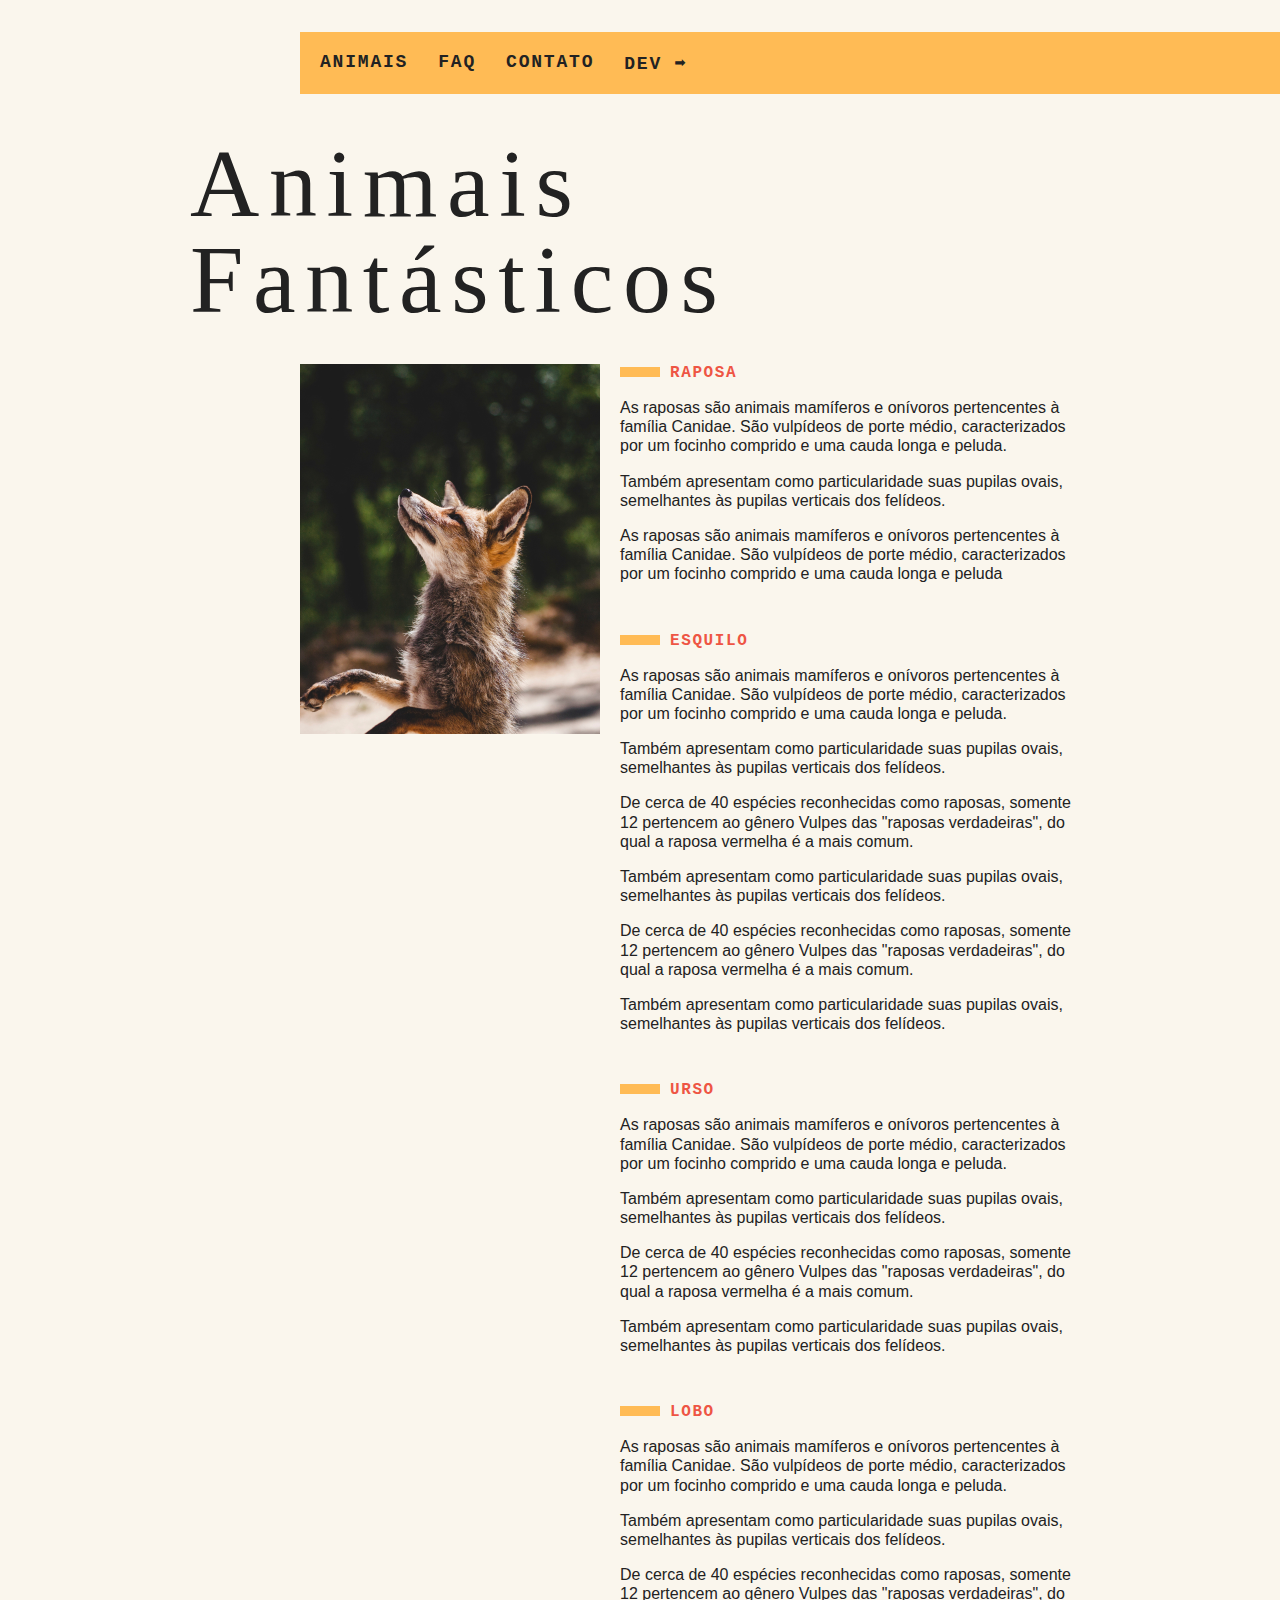
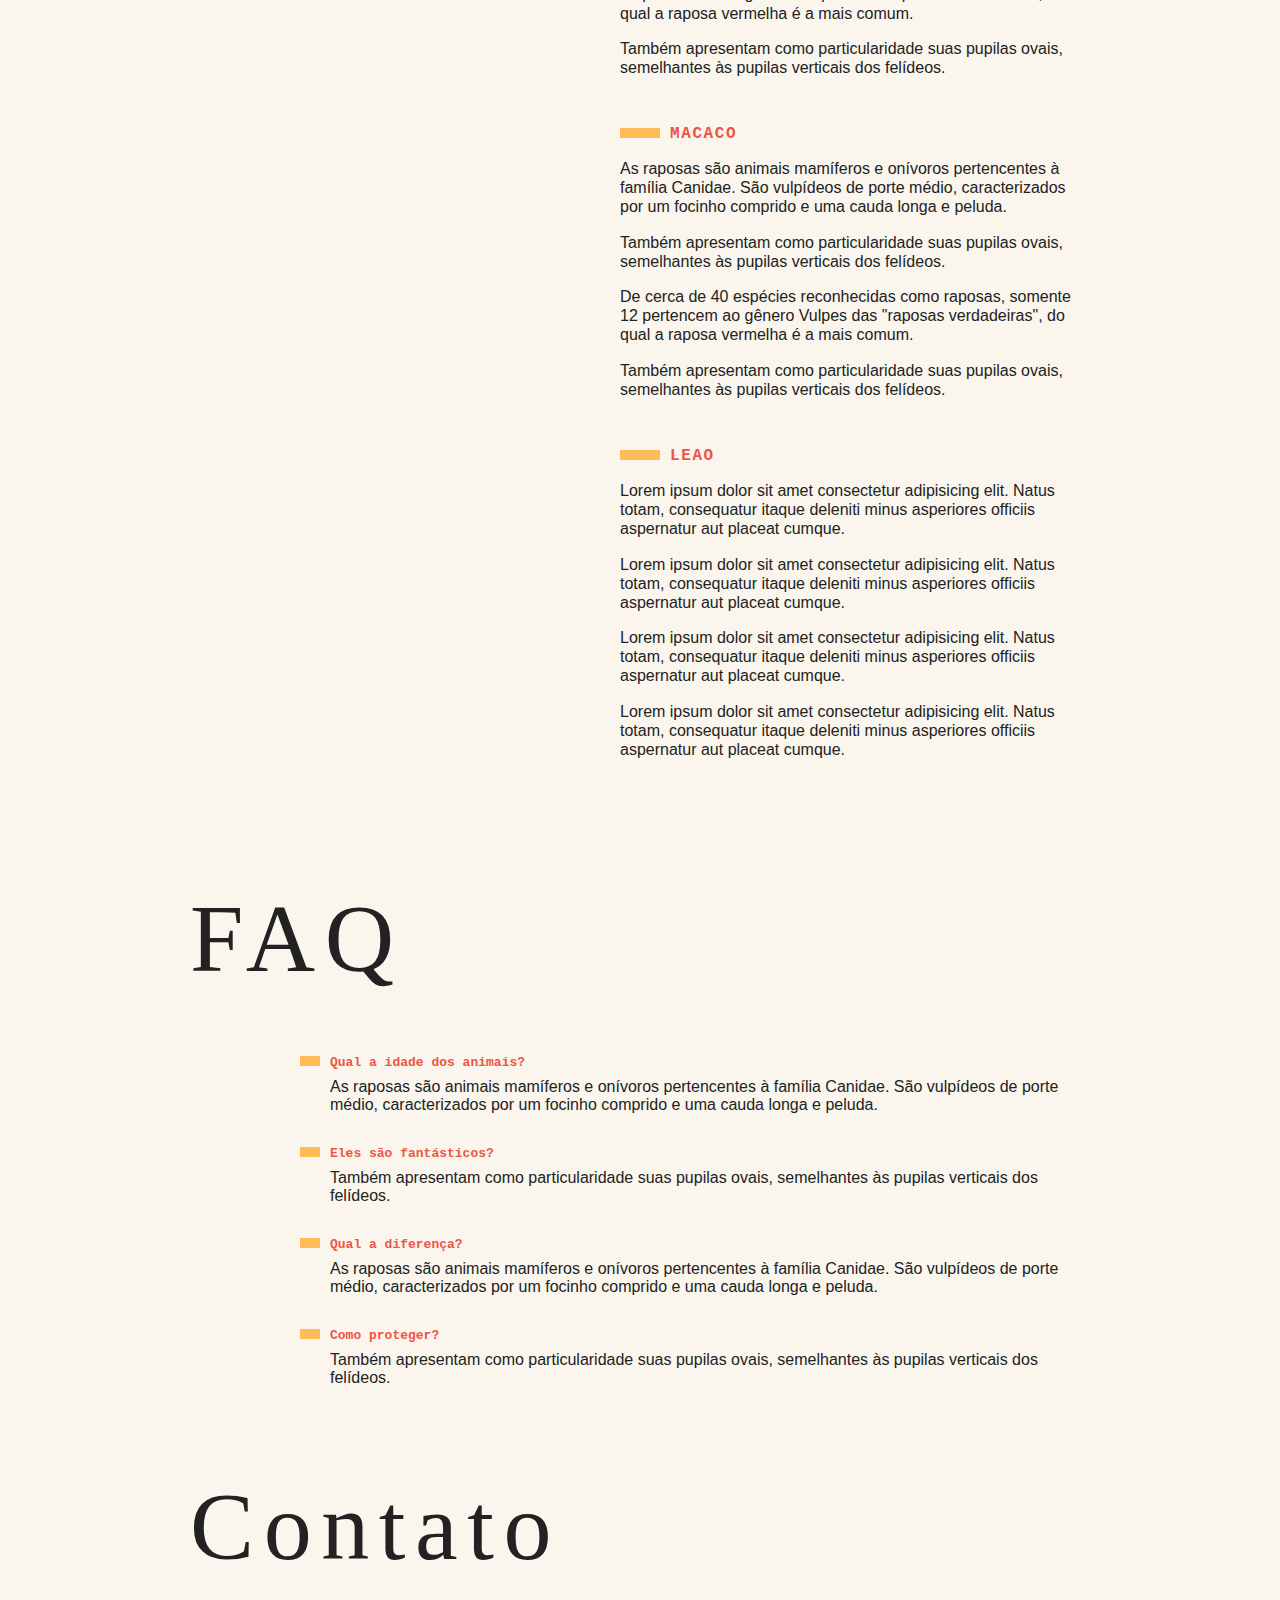
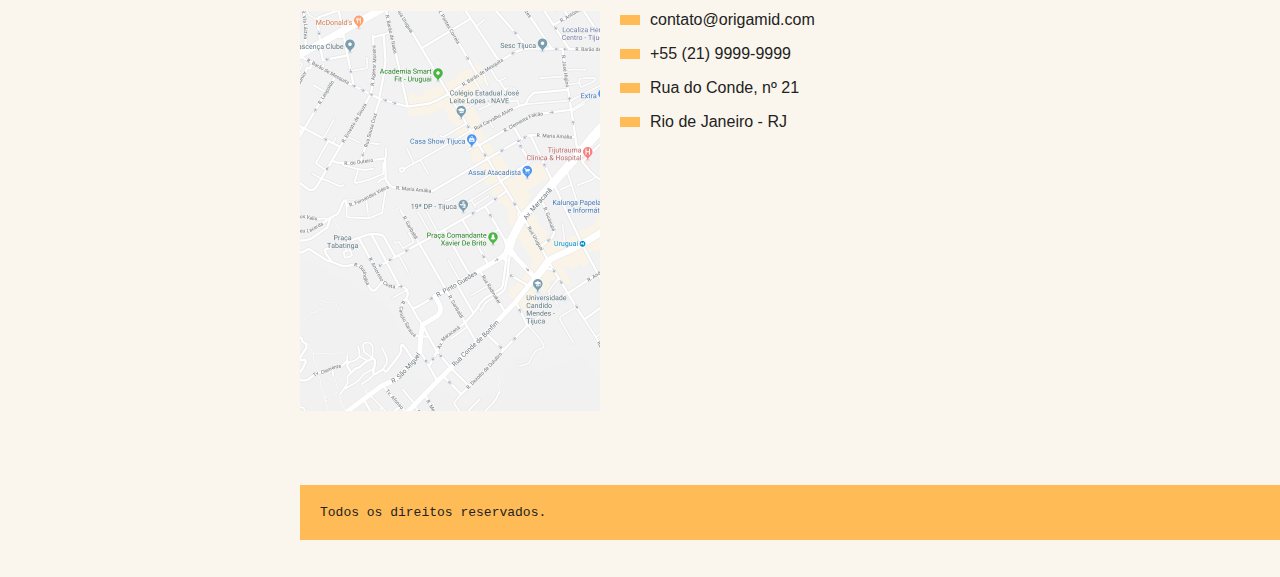
==== index.html @ ce5dd760 "novas imagens" ====
<!DOCTYPE html>
<html lang="pt-br">

<head>
	<meta charset="UTF-8">
	<meta name="viewport" content="width=device-width, initial-scale=1.0">
	<title>Animais Fantasticos - Origamid curso de java script</title>
	<link rel="stylesheet" href="style.css">
</head>

<body>
	<!-- HEADER  -->
	<nav class="menu">
		<ul>
			<li><a href="#">Animais</a></li>
			<li><a href="#">Faq</a></li>
			<li><a href="#">Contato</a></li>
			<li><a href="#">Dev ➡</a></li>
		</ul>
	</nav>
	<!-- HEADER END -->
	<!-- MAIN  -->
	<section class="grid-section animais" id="animais">
		<h1 class="titulo">Animais Fantásticos</h1>
		<ul>
			<li><img src="img/imagem1.jpg"></li>
			<li><img src="img/imagem2.jpg"></li>
			<li><img src="img/imagem3.jpg"></li>
			<li><img src="img/imagem4.jpg"></li>
			<li><img src="img/imagem5.jpg"></li>
			<li><img src="img/imagem6.jpg"></li>
		</ul>
		<!-- DESCRIPTION  -->
		<div class="animais-descricao">
			<!-- RAPOSA  -->
			<section>
				<h2>Raposa</h2>
				<p>As raposas são animais mamíferos e onívoros pertencentes à família Canidae. São vulpídeos de porte
					médio, caracterizados por um focinho comprido e uma cauda longa e peluda.</p>
				<p>Também apresentam como particularidade suas pupilas ovais, semelhantes às pupilas verticais dos felídeos.</p>
				<p>As raposas são animais mamíferos e onívoros pertencentes à família Canidae. São vulpídeos de porte médio,
					caracterizados por um focinho comprido e uma cauda longa e peluda</p>
			</section>
			<!-- ESQUILO  -->
			<section>
				<h2>Esquilo</h2>
				<p>As raposas são animais mamíferos e onívoros pertencentes à família Canidae. São vulpídeos de porte médio,
					caracterizados por um focinho comprido e uma cauda longa e peluda.</p>
				<p>Também apresentam como particularidade suas pupilas ovais, semelhantes às pupilas verticais dos felídeos.</p>
				<p>De cerca de 40 espécies reconhecidas como raposas, somente 12 pertencem ao gênero Vulpes das "raposas
					verdadeiras", do qual a raposa vermelha é a mais comum.</p>
				<p>Também apresentam como particularidade suas pupilas ovais, semelhantes às pupilas verticais dos felídeos.</p>
				<p>De cerca de 40 espécies reconhecidas como raposas, somente 12 pertencem ao gênero Vulpes das "raposas
					verdadeiras", do qual a raposa vermelha é a mais comum.</p>
				<p>Também apresentam como particularidade suas pupilas ovais, semelhantes às pupilas verticais dos felídeos.</p>
			</section>
			<!-- URSO  -->
			<section>
				<h2>urso</h2>
				<p>As raposas são animais mamíferos e onívoros pertencentes à família Canidae. São vulpídeos de porte médio,
					caracterizados por um focinho comprido e uma cauda longa e peluda.</p>
				<p>Também apresentam como particularidade suas pupilas ovais, semelhantes às pupilas verticais dos felídeos.</p>
				<p>De cerca de 40 espécies reconhecidas como raposas, somente 12 pertencem ao gênero Vulpes das "raposas
					verdadeiras", do qual a raposa vermelha é a mais comum.</p>
				<p>Também apresentam como particularidade suas pupilas ovais, semelhantes às pupilas verticais dos felídeos.</p>
			</section>
			<!-- LOBO  -->
			<section>
				<h2>Lobo</h2>
				<p>As raposas são animais mamíferos e onívoros pertencentes à família Canidae. São vulpídeos de porte médio,
					caracterizados por um focinho comprido e uma cauda longa e peluda.</p>
				<p>Também apresentam como particularidade suas pupilas ovais, semelhantes às pupilas verticais dos felídeos.</p>
				<p>De cerca de 40 espécies reconhecidas como raposas, somente 12 pertencem ao gênero Vulpes das "raposas
					verdadeiras", do qual a raposa vermelha é a mais comum.</p>
				<p>Também apresentam como particularidade suas pupilas ovais, semelhantes às pupilas verticais dos felídeos.</p>
			</section>
			<!-- MACACO  -->
			<section>
				<h2>Macaco</h2>
				<p>As raposas são animais mamíferos e onívoros pertencentes à família Canidae. São vulpídeos de porte médio,
					caracterizados por um focinho comprido e uma cauda longa e peluda.</p>
				<p>Também apresentam como particularidade suas pupilas ovais, semelhantes às pupilas verticais dos felídeos.</p>
				<p>De cerca de 40 espécies reconhecidas como raposas, somente 12 pertencem ao gênero Vulpes das "raposas
					verdadeiras", do qual a raposa vermelha é a mais comum.</p>
				<p>Também apresentam como particularidade suas pupilas ovais, semelhantes às pupilas verticais dos felídeos.</p>
			</section>
			<!-- LEAO  -->
			<section>
				<h2>Leao</h2>
				<p>Lorem ipsum dolor sit amet consectetur adipisicing elit. Natus totam, consequatur itaque deleniti minus
					asperiores officiis aspernatur aut placeat cumque.</p>
				<p>Lorem ipsum dolor sit amet consectetur adipisicing elit. Natus totam, consequatur itaque deleniti minus
					asperiores officiis aspernatur aut placeat cumque.</p>
				<p>Lorem ipsum dolor sit amet consectetur adipisicing elit. Natus totam, consequatur itaque deleniti minus
					asperiores officiis aspernatur aut placeat cumque.</p>
				<p>Lorem ipsum dolor sit amet consectetur adipisicing elit. Natus totam, consequatur itaque deleniti minus
					asperiores officiis aspernatur aut placeat cumque.</p>
			</section>
		</div>
	</section>
	<!-- MAIN END  -->
	<!-- FAQ  -->
	<section class="grid-section faq" id="faq">
		<h2 class="titulo">FAQ</h2>
		<dl class="faq-lista">
			<dt>Qual a idade dos animais?</dt>
			<dd>As raposas são animais mamíferos e onívoros pertencentes à família Canidae. São vulpídeos de
				porte médio, caracterizados por um focinho comprido e uma cauda longa e peluda.</dd>
			<dt>Eles são fantásticos?</dt>
			<dd>Também apresentam como particularidade suas pupilas ovais, semelhantes às pupilas verticais
				dos felídeos.</dd>
			<dt>Qual a diferença?</dt>
			<dd>As raposas são animais mamíferos e onívoros pertencentes à família Canidae. São vulpídeos de
				porte médio, caracterizados por um focinho comprido e uma cauda longa e peluda.</dd>
			<dt>Como proteger?</dt>
			<dd>Também apresentam como particularidade suas pupilas ovais, semelhantes às pupilas verticais
				dos felídeos.

			</dd>
		</dl>
	</section>
	<!-- FAQ END  -->
	<!-- CONTATO  -->
	<section class="grid-section contato" id="contato">
		<h1 class="titulo">Contato</h1>
		<div class="mapa">
			<img src="img/mapa.png">
		</div>
		<ul class="dados">
			<li>contato@origamid.com</li>
			<li>+55 (21) 9999-9999</li>
			<li>Rua do Conde, nº 21</li>
			<li>Rio de Janeiro - RJ</li>
		</ul>
	</section>
	<!-- CONTATO END  -->
	<footer class="copy">
		<p>Todos os direitos reservados.</p>
	</footer>
	<script src="script.js"></script>
</body>

</html>
---- style.css ----
@import url('https://fonts.googleapis.com/css?family=Playfair+Display&display+SC=swap');

body,h1, h2, h3, ul, li ,p ,dd, dt, dl {
  margin: 0;
  padding: 0;
}

img{
  display: block;
  max-width: 100%;
}

ul{
  list-style: none;
}

body {
  background-color: #faf6ed;
  color: #222;
  -webkit-font-smoothing: antialiased;
  display: grid;
  grid-template-columns: 1fr 120px minmax(300px, 800px) 1fr;
}

.menu{
  grid-column: 3 / 5;
  margin-top: 32px;
  margin-bottom: 32px;
  background: #fb5;
}

.menu ul{
  display: flex;
  flex-wrap: wrap;
  padding: 10px;
}

.menu li a{
  display: block;
  padding: 10px;
  margin-right: 10px;
  text-decoration: none;
  color: #222;
  font-family: monospace;
  font-weight: bold;
  text-transform: uppercase;
  font-size: 18px;
  letter-spacing: .1em;
}

.grid-section{
  grid-column: 2 / 4;
  width: 100%;
  box-sizing: border-box;
  padding: 10px;
  display: grid;
  grid-template-columns: 90px 300px 1fr;
  grid-gap: 20px;
  margin-bottom: 64px;
}

.titulo{
  font-family: 'Playfair Display SC', georgia, serif ;
  font-size: 96px;
  line-height: 1;
  font-weight: 400;
  letter-spacing: .1em;
  margin-bottom: 16px;

  grid-column: 1 / 4;
}

.animais h2 {
  font-family: monospace;
  font-size: 16px;
  text-transform: uppercase;
  letter-spacing: .1em;
  margin-bottom: 16px;
  color: #e54;
}
.animais h2::before {
  content: '';
  display: inline-block;
  width: 40px;
  height: 10px;
  margin-right: 10px;
  background-color:#fb5;
}

.animais p {
  font-family: Helvetica, Arial, sans-serif;
  line-height: 1.2;
  margin-bottom: 16px;
}

.animais ul{
  height: 370px;
  overflow-y: scroll;  
  grid-column: 2;
}

.animais ul::-webkit-scrollbar{
  width: 18px;  
}
.animais ul::-webkit-scrollbar-thumb{
  background-color: #fb5;
  border-left: 4px solid #faf6ed;  
}
.animais ul::-webkit-scrollbar-track{
  background-color: #faf6ed; 
}

.animais-descricao{
  grid-column: 3; 
}

.animais-descricao section{
  margin-bottom: 48px;
}

.faq-lista{
  grid-column: 2 / 4 ;
}

.faq-lista dt{
  font-family: monospace;
  font-weight: bold;
  margin-top: 2rem;
  margin-bottom: .5rem;
  color: #e54;
}

.faq-lista dt::before{
  content: '';
  display: inline-block;
  width: 20px;
  height: 10px;
  margin-right: 10px;
  background-color: #fb5;
}

.faq-lista dd {
  font-family: Helvetica, Arial, sans-serif;
  margin-bottom: .5rem;
  margin-left: 30px;  
}

.mapa{
  grid-column: 2;
}

.dados{
  grid-column: 3;
}

.dados li{
  margin-bottom: 16px;
  font-family: Helvetica, Arial, sans-serif;
}

.dados li::before{
  content: '';
  display: inline-block;
  width: 20px;
  height: 10px;
  margin-right: 10px;
  background-color: #fb5;
} 

.copy {
  grid-column: 3 / 5;
  margin-bottom: 32px;
  background-color: #fb5;
}

.copy p{
  padding: 20px;
  font-family: monospace;
}

@media (max-width:700px){
  body{
    grid-template-columns: 1fr;
  }
  .menu, .grid-section, .copy{
    grid-column: 1;
  }
  .grid-section{
    grid-template-columns: 100px 1fr;
    grid-gap: 10px;
  }
  .animais ul{
    grid-column: 1;
  }
  .faq-lista, .dados, .mapa{
    grid-column: 1 / 3;
  }
  .grid-section h1{
    font-size: 3rem;
  }
  .menu{
    margin-top: 0;
  }
  .copy{
    margin-bottom: 0;
  }
}
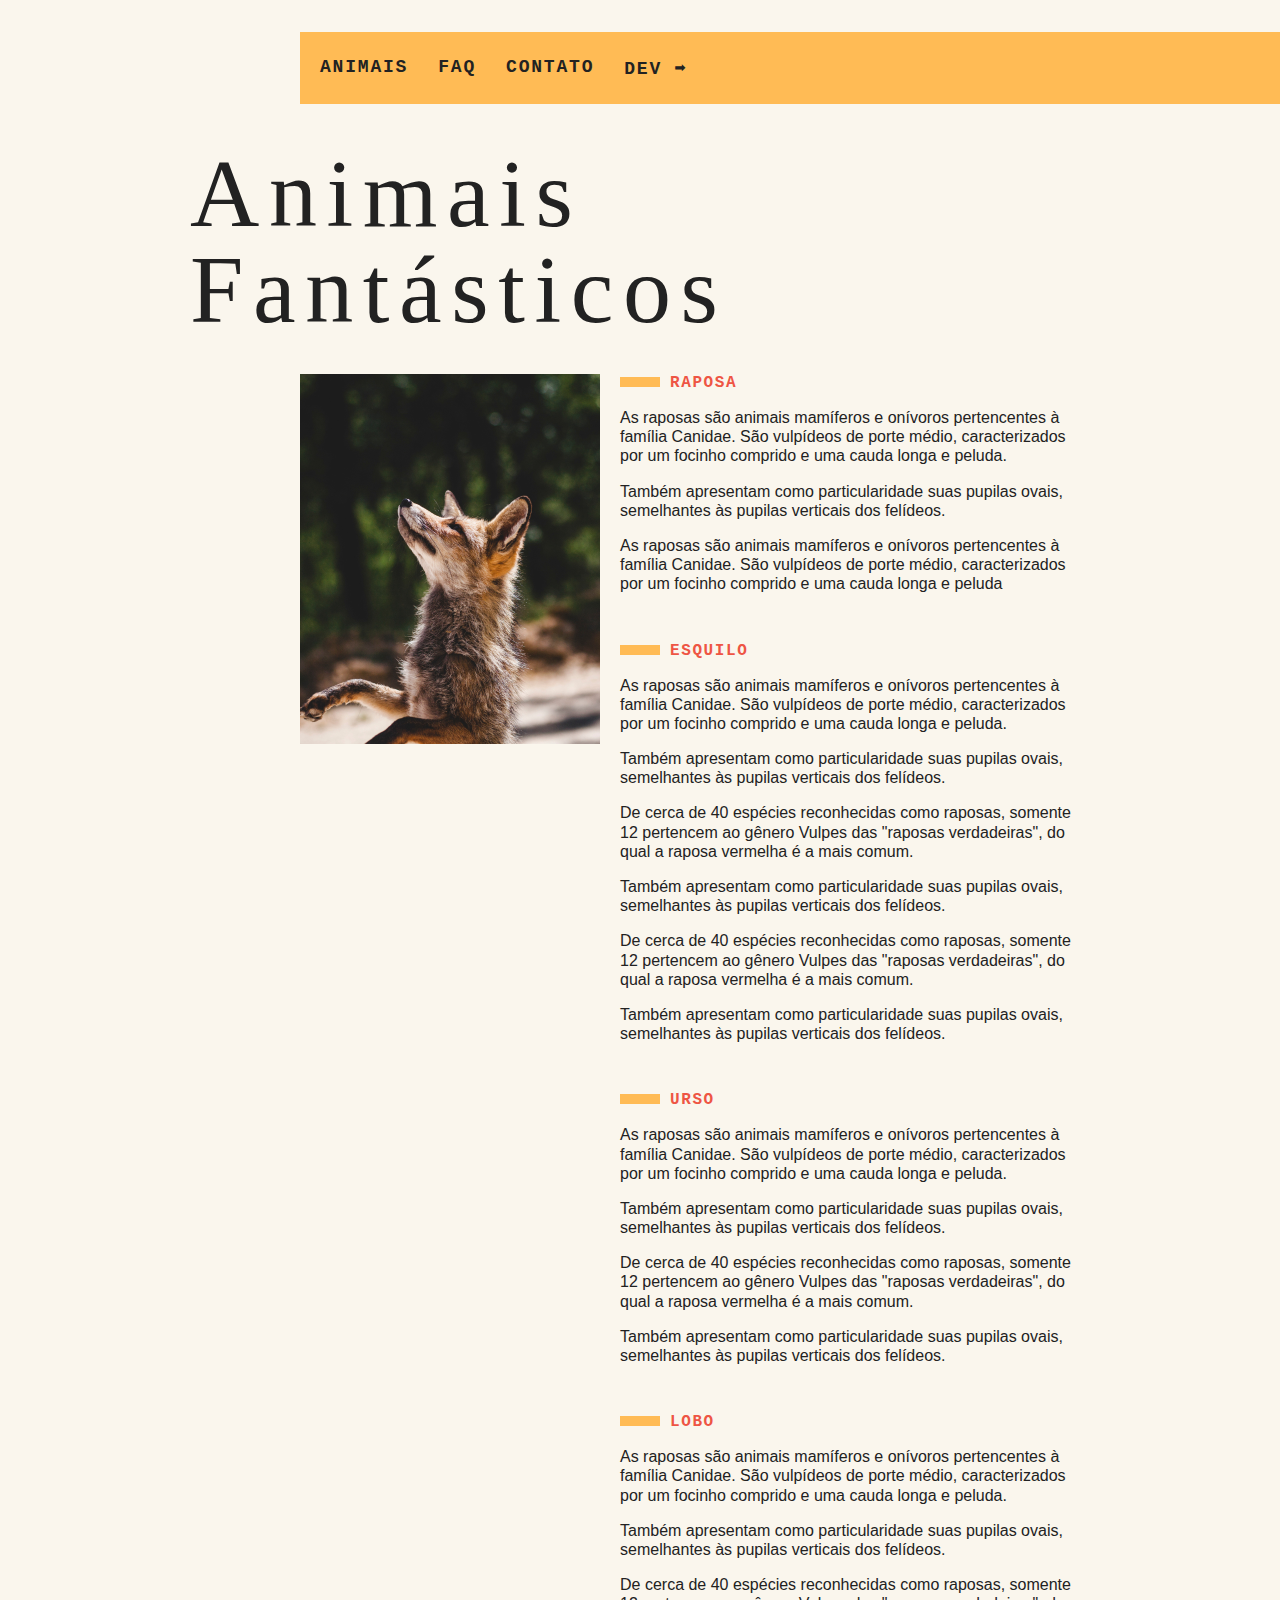
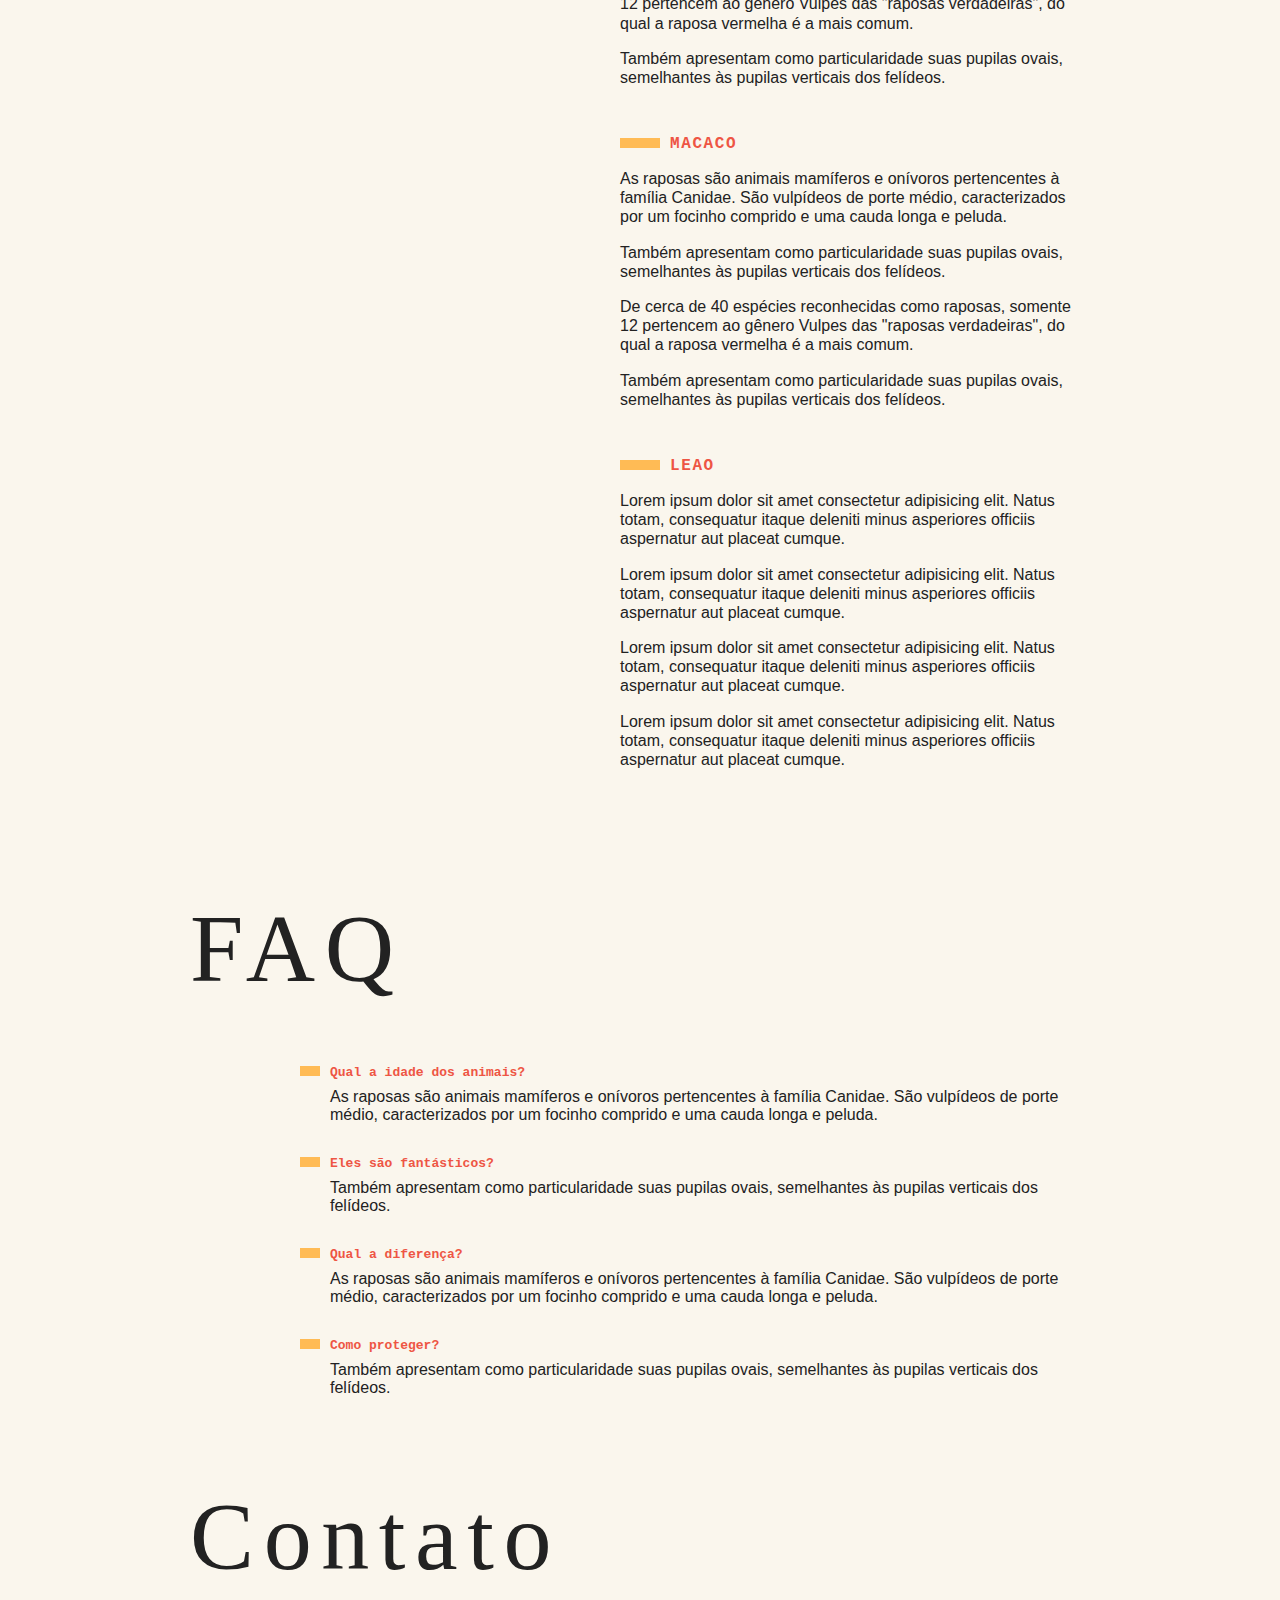
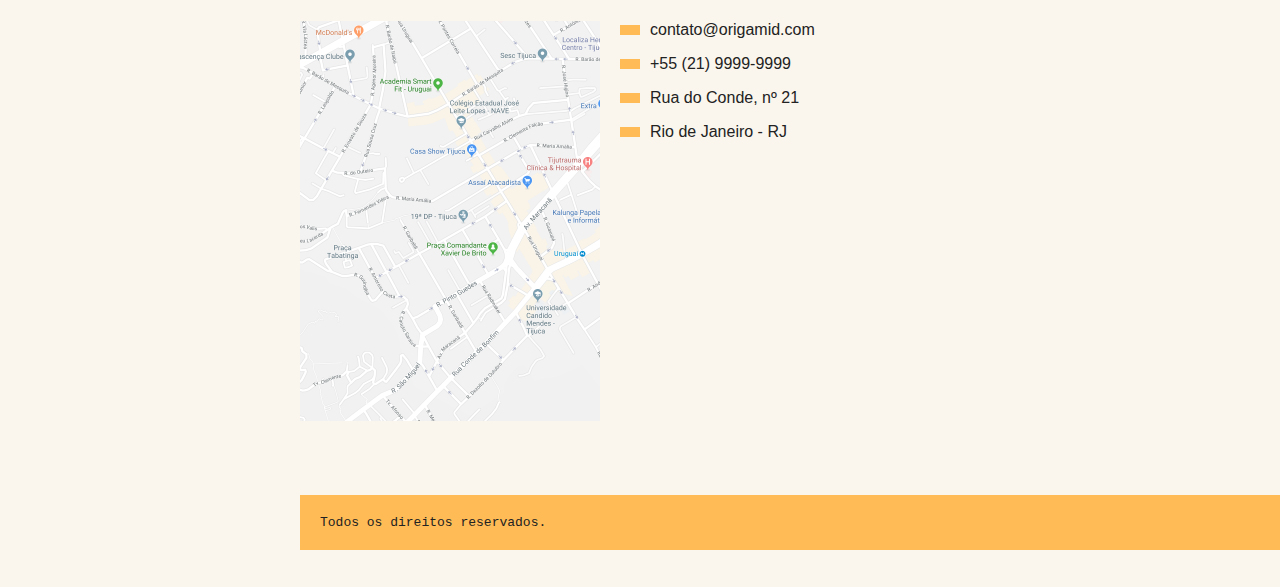
==== commit fd18795e: "eventos finalizados" ====
--- a/index.html
+++ b/index.html
@@ -12,10 +12,10 @@
 	<!-- HEADER  -->
 	<nav class="menu">
 		<ul>
-			<li><a href="#">Animais</a></li>
-			<li><a href="#">Faq</a></li>
-			<li><a href="#">Contato</a></li>
-			<li><a href="#">Dev ➡</a></li>
+			<li><a href="#animais">Animais</a></li>
+			<li><a href="#faq">Faq</a></li>
+			<li><a href="#contato">Contato</a></li>
+			<li><a href="https://www.origamid.com">Dev ➡</a></li>
 		</ul>
 	</nav>
 	<!-- HEADER END -->
--- a/style.css
+++ b/style.css
@@ -37,7 +37,7 @@
 
 .menu li a{
   display: block;
-  padding: 10px;
+  padding: 15px 10px;
   margin-right: 10px;
   text-decoration: none;
   color: #222;
@@ -204,4 +204,10 @@
   .copy{
     margin-bottom: 0;
   }
+}
+
+/* JAVASCRIPT CLASSES */
+
+.t{
+  font-size: 36px !important;
 }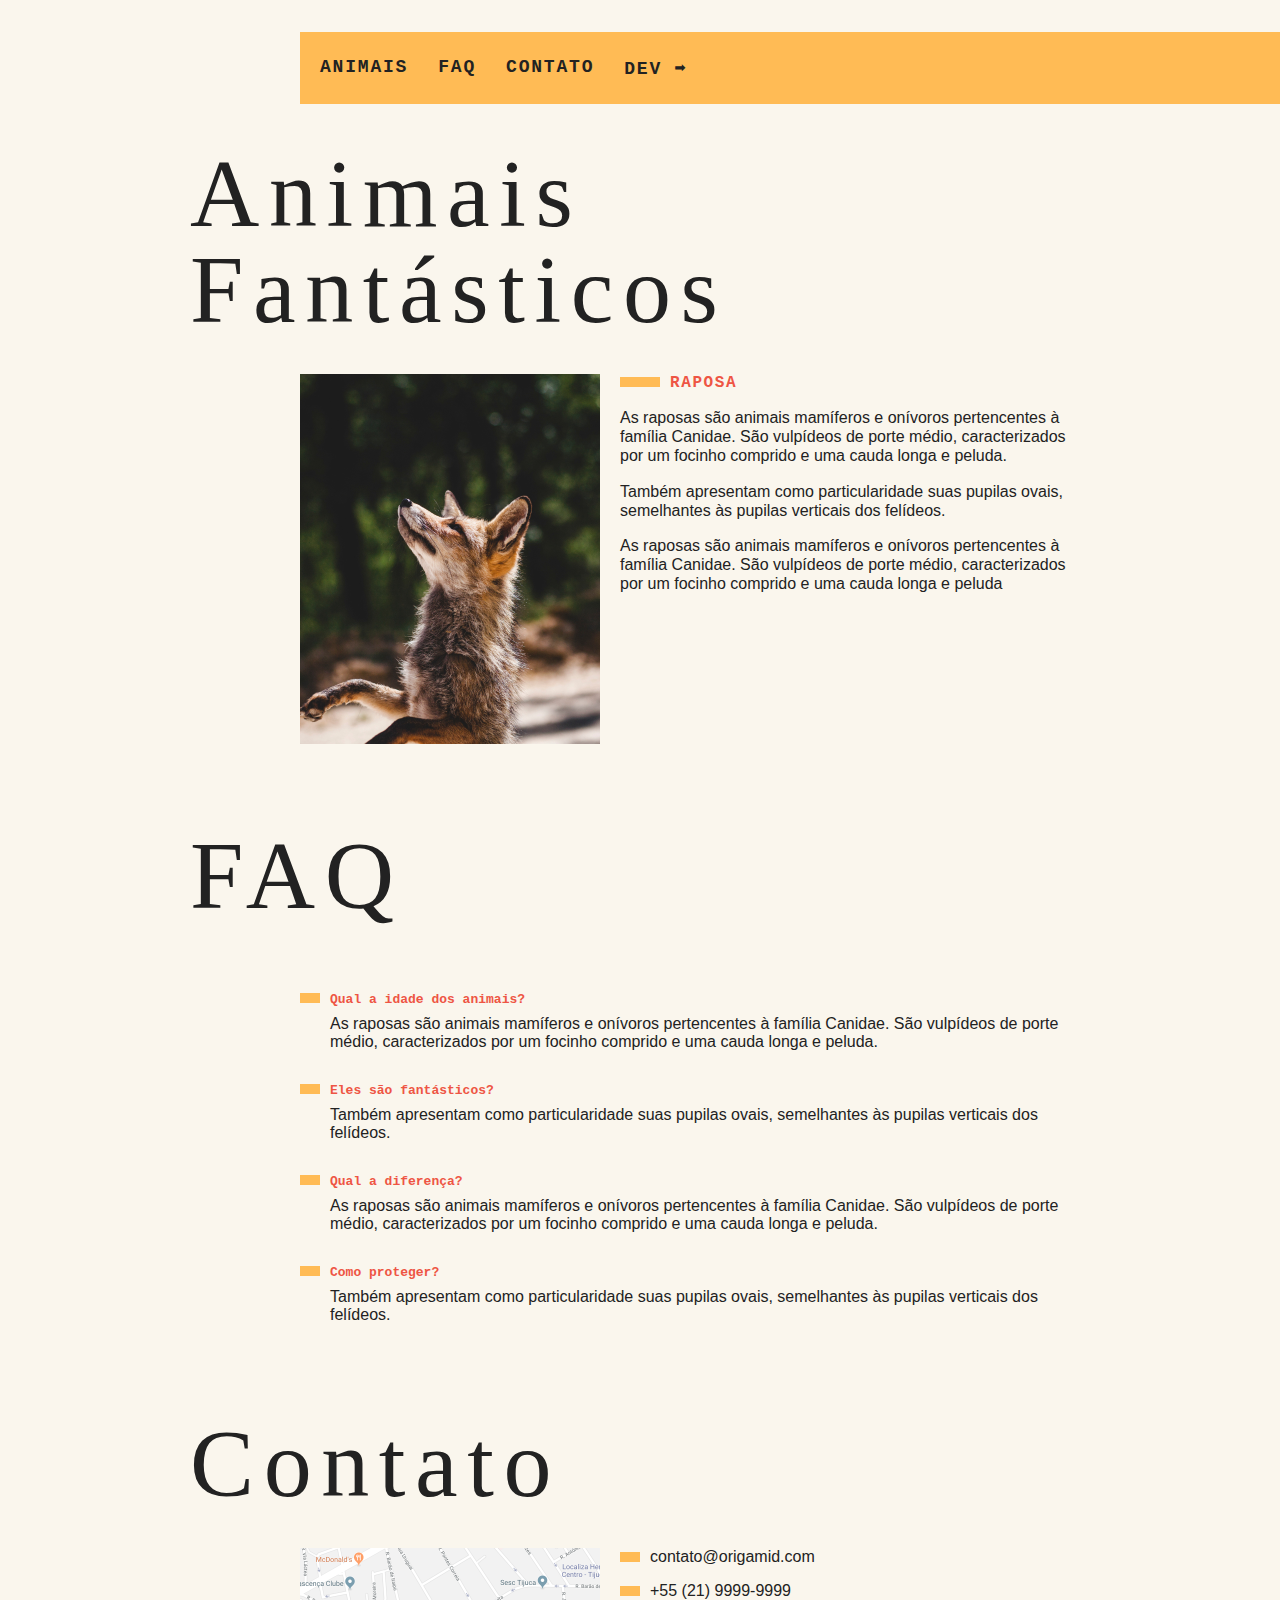
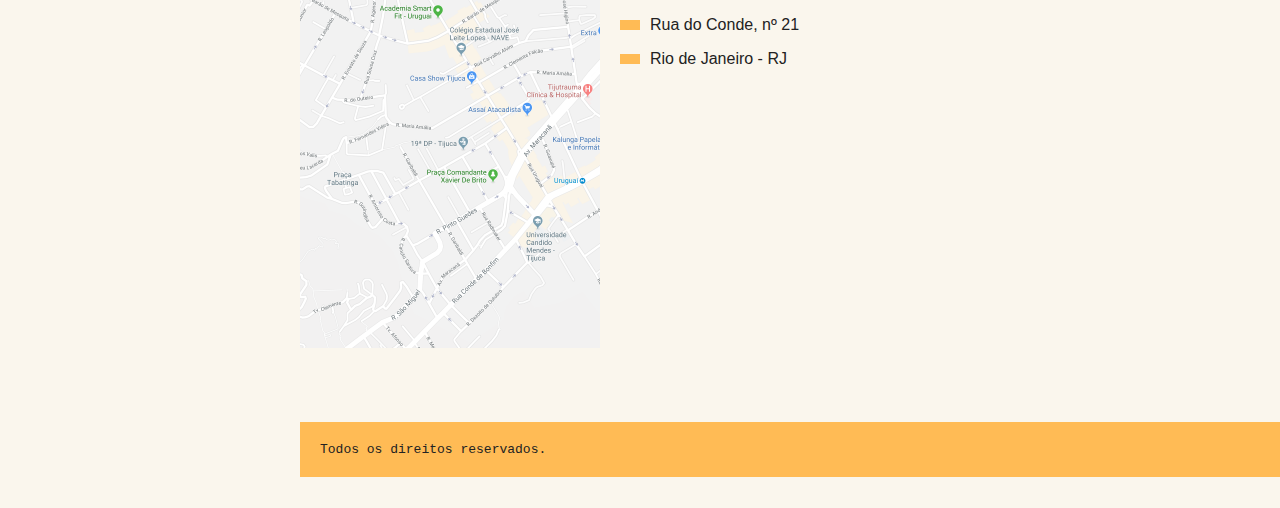
==== commit a26f07c2: "mostrando descrição dos animais" ====
--- a/index.html
+++ b/index.html
@@ -5,6 +5,7 @@
 	<meta charset="UTF-8">
 	<meta name="viewport" content="width=device-width, initial-scale=1.0">
 	<title>Animais Fantasticos - Origamid curso de java script</title>
+	<script>document.documentElement.className += ' js';</script>
 	<link rel="stylesheet" href="style.css">
 </head>
 
@@ -22,7 +23,7 @@
 	<!-- MAIN  -->
 	<section class="grid-section animais" id="animais">
 		<h1 class="titulo">Animais Fantásticos</h1>
-		<ul>
+		<ul class="js-tab-menu">
 			<li><img src="img/imagem1.jpg"></li>
 			<li><img src="img/imagem2.jpg"></li>
 			<li><img src="img/imagem3.jpg"></li>
@@ -31,9 +32,9 @@
 			<li><img src="img/imagem6.jpg"></li>
 		</ul>
 		<!-- DESCRIPTION  -->
-		<div class="animais-descricao">
+		<div class="animais-descricao js-tab-content">
 			<!-- RAPOSA  -->
-			<section>
+			<section class="ativo">
 				<h2>Raposa</h2>
 				<p>As raposas são animais mamíferos e onívoros pertencentes à família Canidae. São vulpídeos de porte
 					médio, caracterizados por um focinho comprido e uma cauda longa e peluda.</p>
@@ -46,12 +47,6 @@
 				<h2>Esquilo</h2>
 				<p>As raposas são animais mamíferos e onívoros pertencentes à família Canidae. São vulpídeos de porte médio,
 					caracterizados por um focinho comprido e uma cauda longa e peluda.</p>
-				<p>Também apresentam como particularidade suas pupilas ovais, semelhantes às pupilas verticais dos felídeos.</p>
-				<p>De cerca de 40 espécies reconhecidas como raposas, somente 12 pertencem ao gênero Vulpes das "raposas
-					verdadeiras", do qual a raposa vermelha é a mais comum.</p>
-				<p>Também apresentam como particularidade suas pupilas ovais, semelhantes às pupilas verticais dos felídeos.</p>
-				<p>De cerca de 40 espécies reconhecidas como raposas, somente 12 pertencem ao gênero Vulpes das "raposas
-					verdadeiras", do qual a raposa vermelha é a mais comum.</p>
 				<p>Também apresentam como particularidade suas pupilas ovais, semelhantes às pupilas verticais dos felídeos.</p>
 			</section>
 			<!-- URSO  -->
@@ -72,7 +67,6 @@
 				<p>Também apresentam como particularidade suas pupilas ovais, semelhantes às pupilas verticais dos felídeos.</p>
 				<p>De cerca de 40 espécies reconhecidas como raposas, somente 12 pertencem ao gênero Vulpes das "raposas
 					verdadeiras", do qual a raposa vermelha é a mais comum.</p>
-				<p>Também apresentam como particularidade suas pupilas ovais, semelhantes às pupilas verticais dos felídeos.</p>
 			</section>
 			<!-- MACACO  -->
 			<section>
@@ -87,10 +81,6 @@
 			<!-- LEAO  -->
 			<section>
 				<h2>Leao</h2>
-				<p>Lorem ipsum dolor sit amet consectetur adipisicing elit. Natus totam, consequatur itaque deleniti minus
-					asperiores officiis aspernatur aut placeat cumque.</p>
-				<p>Lorem ipsum dolor sit amet consectetur adipisicing elit. Natus totam, consequatur itaque deleniti minus
-					asperiores officiis aspernatur aut placeat cumque.</p>
 				<p>Lorem ipsum dolor sit amet consectetur adipisicing elit. Natus totam, consequatur itaque deleniti minus
 					asperiores officiis aspernatur aut placeat cumque.</p>
 				<p>Lorem ipsum dolor sit amet consectetur adipisicing elit. Natus totam, consequatur itaque deleniti minus
--- a/style.css
+++ b/style.css
@@ -97,6 +97,7 @@
   height: 370px;
   overflow-y: scroll;  
   grid-column: 2;
+  cursor: pointer;
 }
 
 .animais ul::-webkit-scrollbar{
@@ -208,6 +209,26 @@
 
 /* JAVASCRIPT CLASSES */
 
-.t{
+.js .t{
   font-size: 36px !important;
+}
+
+.js .js-tab-content section{
+  display: none;
+}
+
+.js .js-tab-content section.ativo{
+  display: block !important;
+  animation: show .5s;
+}
+
+@keyframes show{
+  from{
+    opacity: 0;
+    transform: translate3d(-30px,0,0);
+  }
+  to {
+    opacity: 1;
+    transform: translate3d(0,0,0);
+  }
 }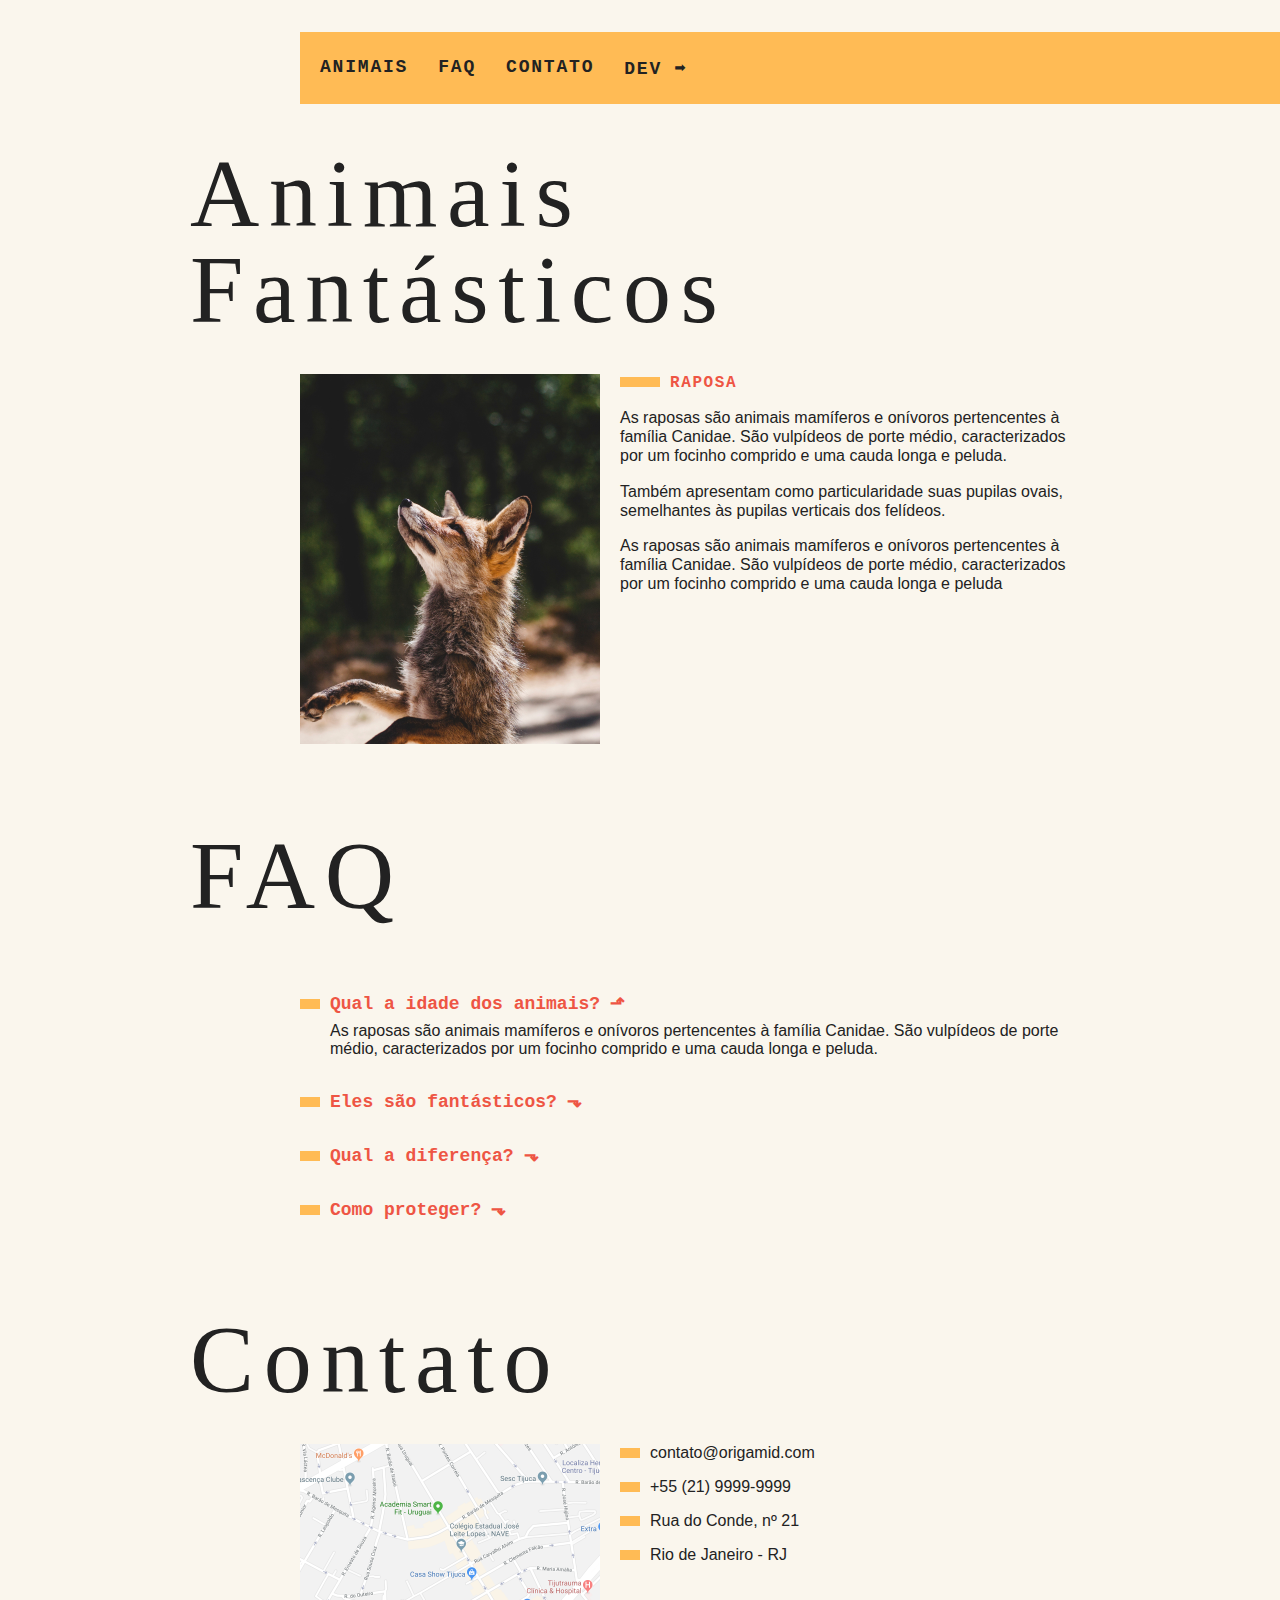
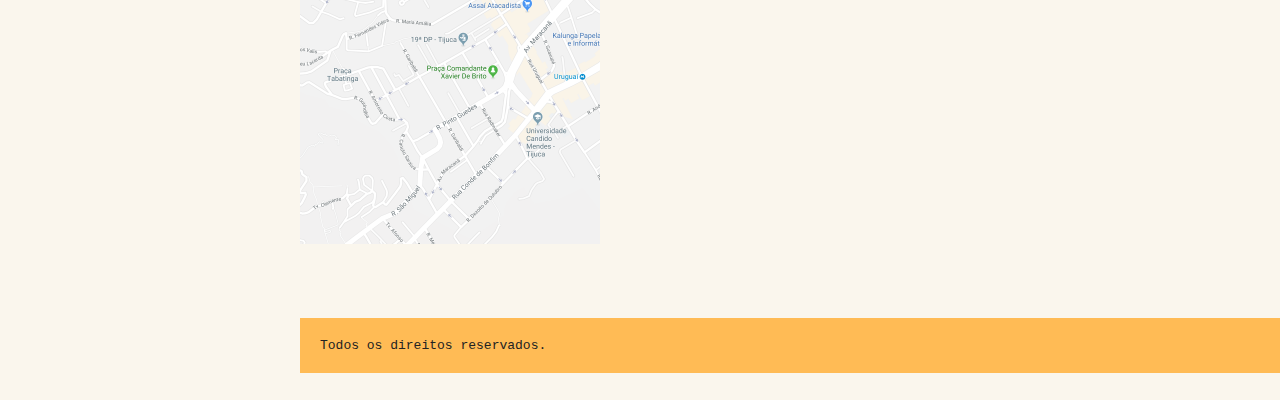
==== commit 918e2aaa: "faq list animation" ====
--- a/index.html
+++ b/index.html
@@ -92,9 +92,9 @@
 	<!-- FAQ  -->
 	<section class="grid-section faq" id="faq">
 		<h2 class="titulo">FAQ</h2>
-		<dl class="faq-lista">
-			<dt>Qual a idade dos animais?</dt>
-			<dd>As raposas são animais mamíferos e onívoros pertencentes à família Canidae. São vulpídeos de
+		<dl class="faq-lista js-faq-list">
+			<dt class="active">Qual a idade dos animais?</dt>
+			<dd class="active">As raposas são animais mamíferos e onívoros pertencentes à família Canidae. São vulpídeos de
 				porte médio, caracterizados por um focinho comprido e uma cauda longa e peluda.</dd>
 			<dt>Eles são fantásticos?</dt>
 			<dd>Também apresentam como particularidade suas pupilas ovais, semelhantes às pupilas verticais
--- a/style.css
+++ b/style.css
@@ -124,6 +124,7 @@
 }
 
 .faq-lista dt{
+  font-size: 18px;
   font-family: monospace;
   font-weight: bold;
   margin-top: 2rem;
@@ -138,6 +139,7 @@
   height: 10px;
   margin-right: 10px;
   background-color: #fb5;
+  font-size: 17px;
 }
 
 .faq-lista dd {
@@ -231,4 +233,33 @@
     opacity: 1;
     transform: translate3d(0,0,0);
   }
-}+}
+
+.js .js-faq-list dd{   
+  display: none;   
+}
+.js .js-faq-list dd.active{
+  display: block;  
+  animation: slideDown .5s forwards;
+}
+.js .js-faq-list dt::after{
+  content: "⬎";
+  margin-left: 10px;
+}
+
+.js .js-faq-list dt.active::after{
+  content: "⬏";
+}
+
+@keyframes slideDown{
+  from{
+    opacity: 0;
+    max-height: 0;
+  }
+  to {
+    opacity: 1;
+    max-height: 20vh;
+  }
+}
+
+
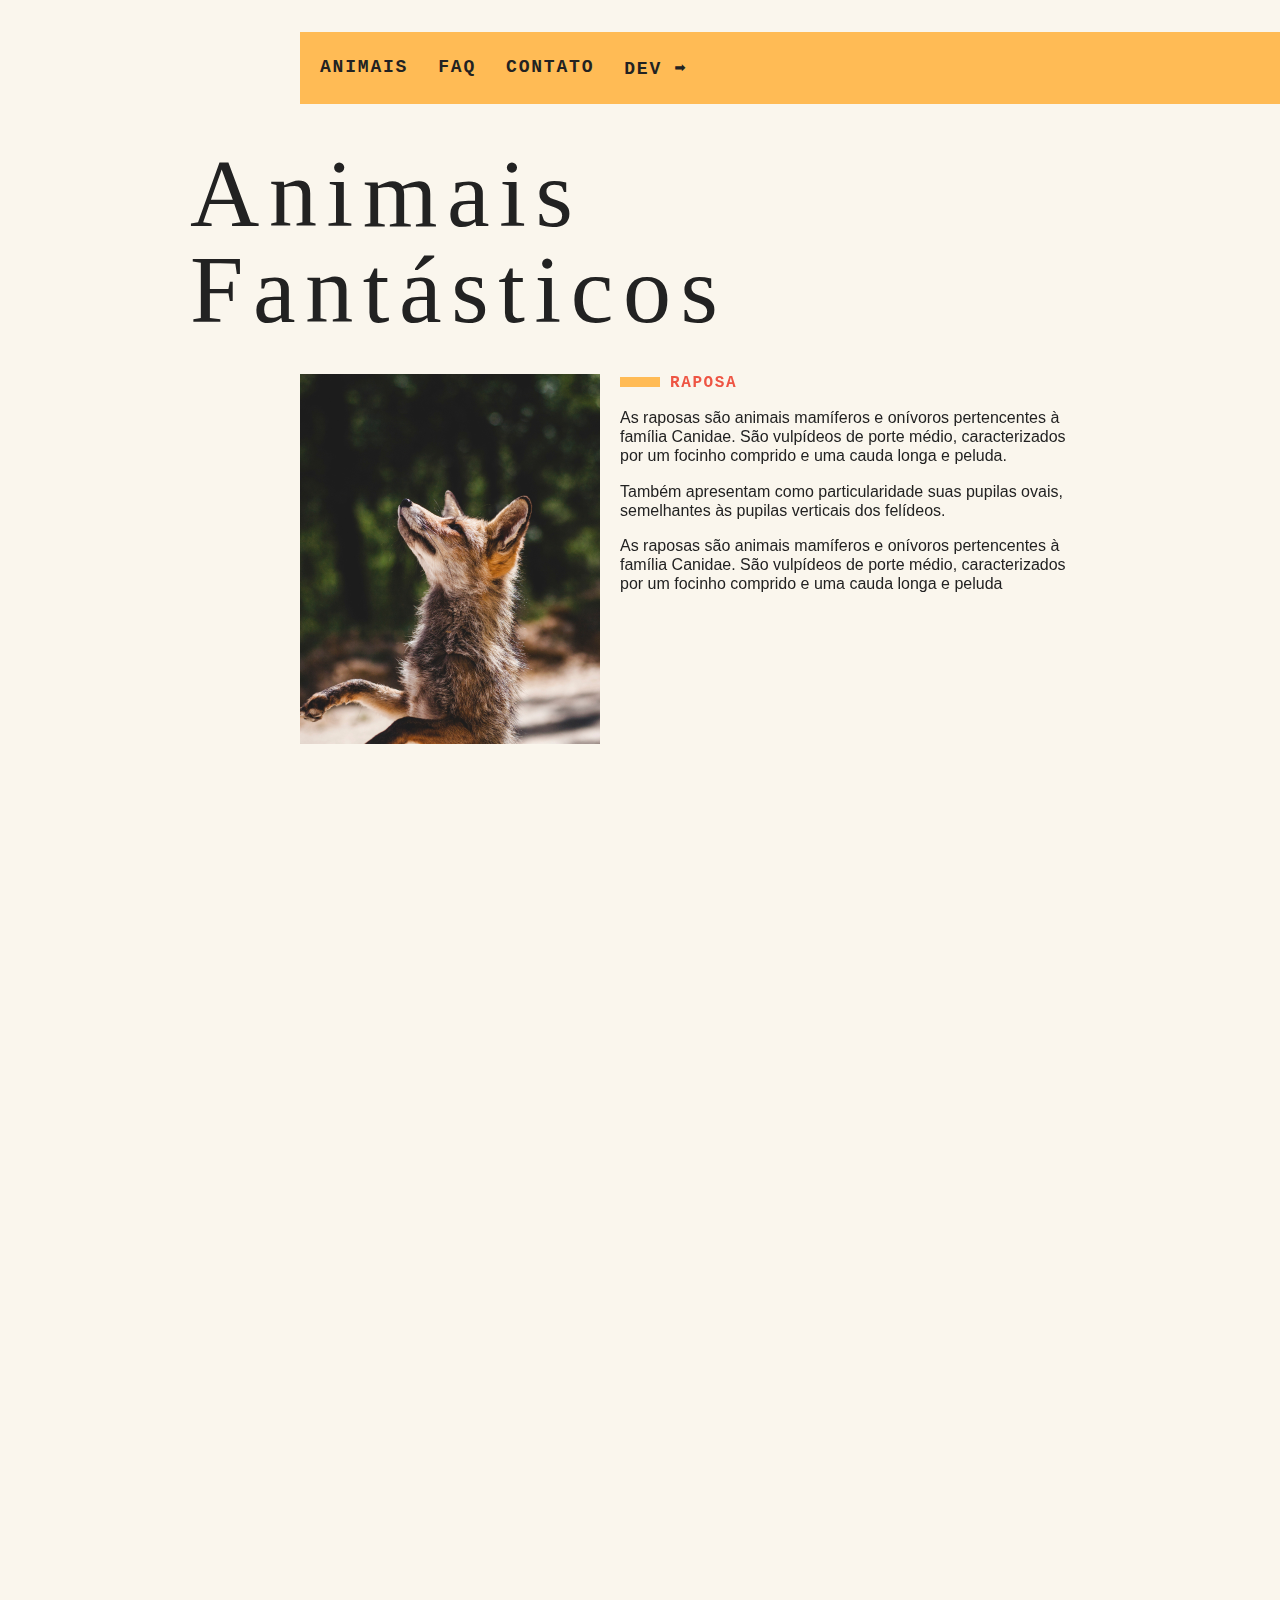
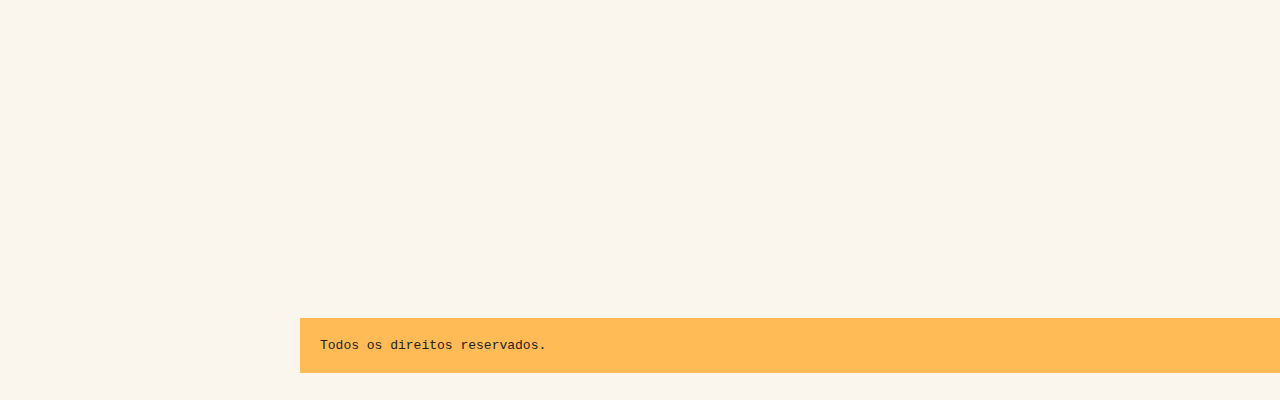
==== commit e7554bd1: "animando conteudo do site ao scroll da pagina" ====
--- a/index.html
+++ b/index.html
@@ -11,7 +11,7 @@
 
 <body>
 	<!-- HEADER  -->
-	<nav class="menu">
+	<nav class="menu js-nav-manu">
 		<ul>
 			<li><a href="#animais">Animais</a></li>
 			<li><a href="#faq">Faq</a></li>
@@ -21,7 +21,7 @@
 	</nav>
 	<!-- HEADER END -->
 	<!-- MAIN  -->
-	<section class="grid-section animais" id="animais">
+	<section class="grid-section animais js-scroll" id="animais">
 		<h1 class="titulo">Animais Fantásticos</h1>
 		<ul class="js-tab-menu">
 			<li><img src="img/imagem1.jpg"></li>
@@ -90,7 +90,7 @@
 	</section>
 	<!-- MAIN END  -->
 	<!-- FAQ  -->
-	<section class="grid-section faq" id="faq">
+	<section class="grid-section faq js-scroll" id="faq">
 		<h2 class="titulo">FAQ</h2>
 		<dl class="faq-lista js-faq-list">
 			<dt class="active">Qual a idade dos animais?</dt>
@@ -111,7 +111,7 @@
 	</section>
 	<!-- FAQ END  -->
 	<!-- CONTATO  -->
-	<section class="grid-section contato" id="contato">
+	<section class="grid-section contato js-scroll" id="contato">
 		<h1 class="titulo">Contato</h1>
 		<div class="mapa">
 			<img src="img/mapa.png">
--- a/style.css
+++ b/style.css
@@ -262,4 +262,17 @@
   }
 }
 
-
+.js .js-scroll {
+  opacity: 0;  
+  transform: translate3d(-30px,0,0);
+  transition:.5s;
+}
+
+.js .js-scroll.active{
+  opacity: 1;
+  transform: translate3d(0,0,0);  
+}
+
+
+
+
